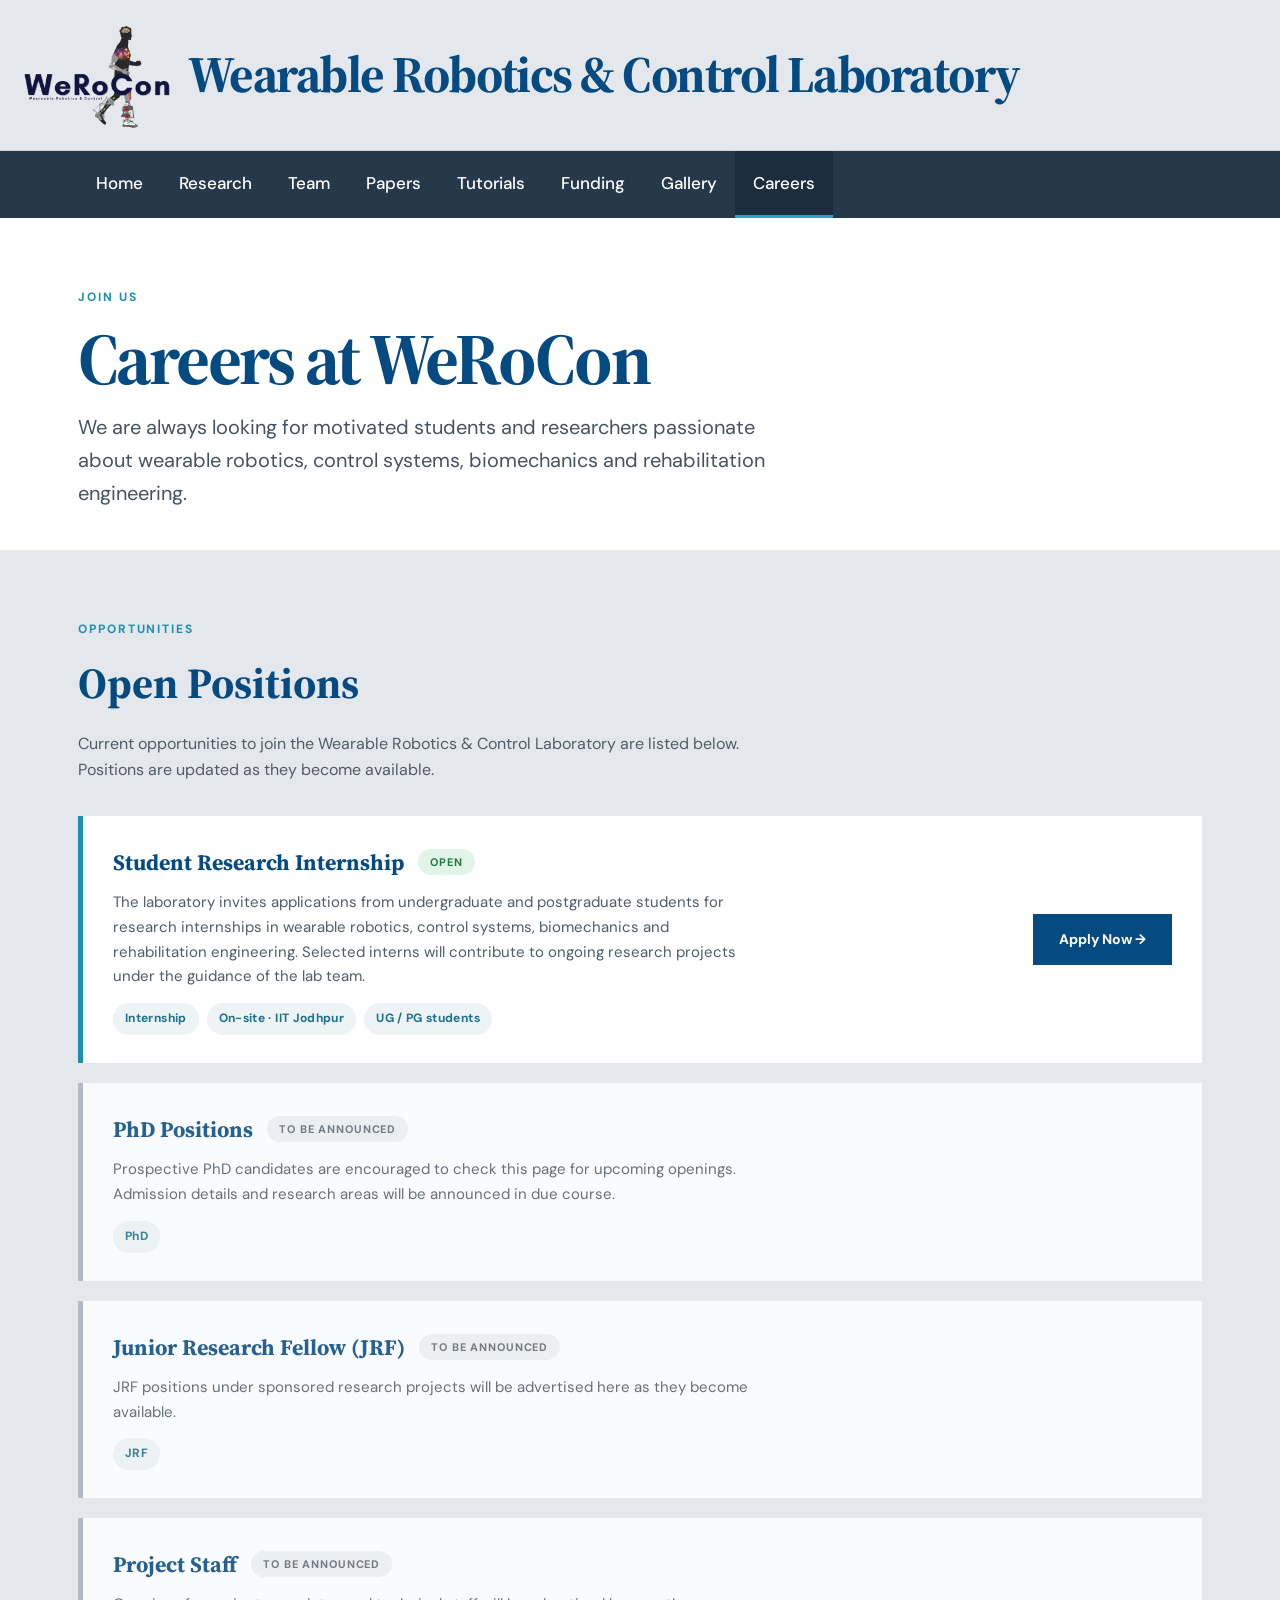
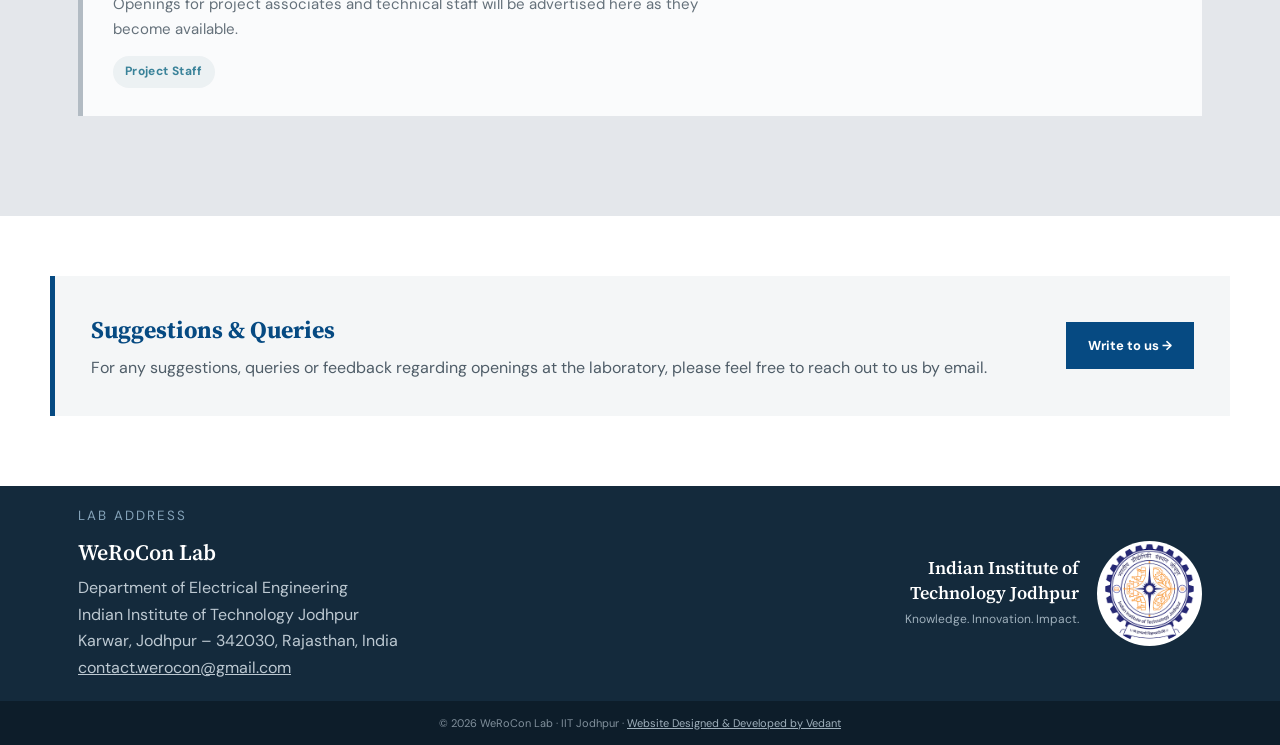
==== careers.html @ 1d211cd7 "Update and rename contact.html to careers.html" ====
<!doctype html><html lang="en"><head><meta charset="utf-8"><meta name="viewport" content="width=device-width,initial-scale=1"><title>Careers | WeRoCon Lab</title><link rel="preconnect" href="https://fonts.googleapis.com"><link rel="preconnect" href="https://fonts.gstatic.com" crossorigin><link href="https://fonts.googleapis.com/css2?family=DM+Sans:wght@400;500;600;700&family=Source+Serif+4:wght@600;700&display=swap" rel="stylesheet"><style>
:root{--blue:#064a82;--black:#111820;--light:#e6e9ed;--muted:#5d6975;--line:#d8dee4;--max:1180px}*{box-sizing:border-box}body{margin:0;color:var(--black);font:16px/1.65 'DM Sans',sans-serif;background:white}a{text-decoration:none;color:inherit}.wrap{max-width:var(--max);margin:auto;padding-left:28px;padding-right:28px}.mast{background:#e4e7eb;border-bottom:1px solid #cbd2d8}.mast .wrap{max-width:none;padding-left:0;padding-right:28px}.mastin{min-height:110px;display:flex;align-items:center;gap:14px}.title strong{display:block;color:var(--blue);font:700 clamp(22px,4vw,56px)/1.08 'Source Serif 4',serif;letter-spacing:-.03em;white-space:nowrap}.title span{color:#57636e;text-transform:uppercase;letter-spacing:.11em;font-size:12px}nav{background:#26394a;color:white;position:sticky;top:0;z-index:10}.navin{display:flex;flex-wrap:wrap}.navin a{padding:18px 18px;border-bottom:3px solid transparent;font-size:17px;font-weight:500}.navin a:hover,.navin a.active{background:#1c2d3d;border-bottom-color:#27a6bf}
h1,h2,h3{font-family:'Source Serif 4',serif}.eyebrow{color:#1c91ad;text-transform:uppercase;letter-spacing:.16em;font-weight:700;font-size:12px}
.page-hero{padding:70px 0 40px}

.page-hero h1{color:var(--blue);font-size:clamp(43px,6vw,73px);line-height:1.02;letter-spacing:-.035em;margin:13px 0 16px}
.page-hero .intro{max-width:720px;font-size:20px;color:#435362;margin:0}
.grid{display:grid;grid-template-columns:repeat(3,1fr);gap:26px;margin-top:-56px;position:relative;z-index:2;padding-bottom:70px}
.card{background:white;border-top:5px solid #1c91ad;box-shadow:0 18px 40px -22px rgba(6,74,130,.35);padding:30px 28px;transition:transform .25s ease,box-shadow .25s ease}
.card:hover{transform:translateY(-6px);box-shadow:0 24px 48px -20px rgba(6,74,130,.45)}
.card .icon{width:44px;height:44px;border-radius:50%;background:#e6f2f5;color:var(--blue);display:grid;place-items:center;font-weight:700;font-size:18px;margin-bottom:16px}
.card h2{color:var(--blue);font-size:20px;margin:0 0 12px}
.card p{color:#4f5d68;margin:0;font-size:15px;line-height:1.6}
.card a{color:var(--blue);font-weight:700;border-bottom:1px solid transparent}
.card a:hover{border-bottom-color:var(--blue)}
.chips{display:flex;flex-wrap:wrap;gap:8px}
.chip{font-size:12px;font-weight:700;letter-spacing:.03em;background:#eef3f5;color:#1c718b;padding:6px 12px;border-radius:16px}
.positions-band{background:#e4e7eb;padding-top:70px;padding-bottom:80px}
.pos-heading{color:var(--blue);font-size:43px;margin:8px 0 12px}
.pos-intro{color:#4f5d68;font-size:16px;max-width:680px;margin:0 0 32px}
.position{background:white;border-left:5px solid #1c91ad;padding:28px 30px;display:flex;align-items:center;justify-content:space-between;gap:34px;margin-bottom:20px;transition:transform .25s ease,box-shadow .25s ease}
.position:hover{transform:translateY(-4px);box-shadow:0 10px 24px rgba(17,24,32,.1)}
.position.closed{border-left-color:#aab4bd;opacity:.85}
.pos-top{display:flex;align-items:center;gap:14px;flex-wrap:wrap}
.position h3{color:var(--blue);font-size:22px;margin:0}
.status{font-size:11px;font-weight:700;letter-spacing:.08em;text-transform:uppercase;padding:4px 12px;border-radius:16px}
.status.open{background:#e1f4e7;color:#1e7d43}
.status.soon{background:#eef1f3;color:#5d6975}
.position p{color:#4f5d68;font-size:15px;margin:10px 0 14px;max-width:640px}
.apply{background:var(--blue);color:white;padding:14px 26px;font-weight:700;font-size:14px;white-space:nowrap;transition:background .15s ease}
.apply:hover{background:#0a5e9e}
@media(max-width:820px){.position{display:block}.apply{display:inline-block;margin-top:16px}.pos-heading{font-size:28px}}
.cta{padding:60px 0 70px}
.cta .box{background:#f4f6f7;border-left:5px solid var(--blue);padding:34px 36px;display:flex;align-items:center;justify-content:space-between;gap:30px;flex-wrap:wrap}
.cta .box h3{margin:0 0 6px;color:var(--blue);font-size:24px}
.cta .box p{margin:0;color:#4f5d68}
.cta .box a{background:var(--blue);color:white;padding:13px 22px;font-weight:700;font-size:13px;white-space:nowrap}
footer{background:#142a3c;color:#d5dce2}.footin{min-height:215px;display:grid;grid-template-columns:1fr auto;gap:60px;align-items:center}.address small{display:block;color:#84a2b8;text-transform:uppercase;letter-spacing:.15em;margin-bottom:10px}.address strong{display:block;color:white;font:600 22px 'Source Serif 4';margin-bottom:8px}.address p{margin:0;color:#bdc9d2}.iitj{display:flex;align-items:center;gap:18px;text-align:right}.iitj .official-logo{width:105px;height:105px;object-fit:contain;background:white;border-radius:50%;padding:3px}.iitj b{display:block;font:600 18px 'Source Serif 4';color:white}.iitj span{font-size:12px;color:#9fb0bc}.copyright{background:#0d1d2a;text-align:center;padding:13px;color:#81909c;font-size:11px}
.brand-logo{width:150px;height:auto;object-fit:contain}
@media(max-width:820px){.grid{grid-template-columns:1fr;margin-top:-40px}.footin{grid-template-columns:1fr;padding-top:50px;padding-bottom:50px}.iitj{justify-self:start;text-align:left}.cta .box{display:block}.cta .box a{display:inline-block;margin-top:18px}}
@media(max-width:540px){.mastin{min-height:90px}.brand-logo{width:120px}.title span{font-size:9px}.navin a{padding:12px 10px;font-size:13px}.title strong{white-space:normal}.page-hero{padding-top:50px}.iitj .official-logo{width:80px;height:80px}}
</style></head><body>
<header class="mast"><div class="mastin" style="padding-left:24px"><div style="display:flex;align-items:center;gap:14px"><img class="brand-logo" src="werocon-logo.png" alt="WeRoCon logo"><div class="title"><strong>Wearable Robotics &amp; Control Laboratory</strong></div></div></div></header>
<nav><div class="wrap navin"><a href="index.html">Home</a><a href="research.html">Research</a><a href="team.html">Team</a><a href="papers.html">Papers</a><a href="tutorials.html">Tutorials</a><a href="funding.html">Funding</a><a href="gallery.html">Gallery</a><a class="active" href="careers.html">Careers</a></div></nav>

<section class="page-hero"><div class="wrap"><div class="eyebrow">Join us</div><h1>Careers at WeRoCon</h1><p class="intro">We are always looking for motivated students and researchers passionate about wearable robotics, control systems, biomechanics and rehabilitation engineering.</p></div></section>

<main><section class="positions-band"><div class="wrap">
<div class="eyebrow">Opportunities</div>
<h2 class="pos-heading">Open Positions</h2>
<p class="pos-intro">Current opportunities to join the Wearable Robotics &amp; Control Laboratory are listed below. Positions are updated as they become available.</p>

<article class="position open">
<div class="pos-info">
<div class="pos-top"><h3>Student Research Internship</h3><span class="status open">Open</span></div>
<p>The laboratory invites applications from undergraduate and postgraduate students for research internships in wearable robotics, control systems, biomechanics and rehabilitation engineering. Selected interns will contribute to ongoing research projects under the guidance of the lab team.</p>
<div class="chips"><span class="chip">Internship</span><span class="chip">On-site · IIT Jodhpur</span><span class="chip">UG / PG students</span></div>
</div>
<a class="apply" href="https://docs.google.com/forms/d/e/1FAIpQLSfOe5AyKKf2rhv3PqYFEJIBmvdLpMB9YbJTljFWmfapCSjQMw/viewform?usp=header" target="_blank" rel="noreferrer">Apply Now →</a>
</article>

<article class="position closed">
<div class="pos-info">
<div class="pos-top"><h3>PhD Positions</h3><span class="status soon">To be announced</span></div>
<p>Prospective PhD candidates are encouraged to check this page for upcoming openings. Admission details and research areas will be announced in due course.</p>
<div class="chips"><span class="chip">PhD</span></div>
</div>
</article>

<article class="position closed">
<div class="pos-info">
<div class="pos-top"><h3>Junior Research Fellow (JRF)</h3><span class="status soon">To be announced</span></div>
<p>JRF positions under sponsored research projects will be advertised here as they become available.</p>
<div class="chips"><span class="chip">JRF</span></div>
</div>
</article>

<article class="position closed">
<div class="pos-info">
<div class="pos-top"><h3>Project Staff</h3><span class="status soon">To be announced</span></div>
<p>Openings for project associates and technical staff will be advertised here as they become available.</p>
<div class="chips"><span class="chip">Project Staff</span></div>
</div>
</article>

</div></section></main>

<section class="cta"><div class="wrap box"><div><h3>Suggestions &amp; Queries</h3><p>For any suggestions, queries or feedback regarding openings at the laboratory, please feel free to reach out to us by email.</p></div><a href="mailto:contact.werocon@gmail.com">Write to us →</a></div></section>

<footer><div class="wrap footin"><div class="address"><small>Lab address</small><strong>WeRoCon Lab</strong><p>Department of Electrical Engineering<br>Indian Institute of Technology Jodhpur<br>Karwar, Jodhpur – 342030, Rajasthan, India<br><a href="mailto:contact.werocon@gmail.com" style="color:#bdc9d2;text-decoration:underline">contact.werocon@gmail.com</a></p></div><div class="iitj"><div><b>Indian Institute of<br>Technology Jodhpur</b><span>Knowledge. Innovation. Impact.</span></div><img class="official-logo" src="iitj-logo.png" alt="Official IIT Jodhpur logo"></div></div><div class="copyright">© 2026 WeRoCon Lab · IIT Jodhpur · <a href="https://vedantxsh23.github.io/Portfolio_vedant/vedant-portfolio.html#projects" target="_blank" rel="noreferrer" style="color:#9fb0bc;text-decoration:underline">Website Designed &amp; Developed by Vedant</a></div></footer>
</body></html>
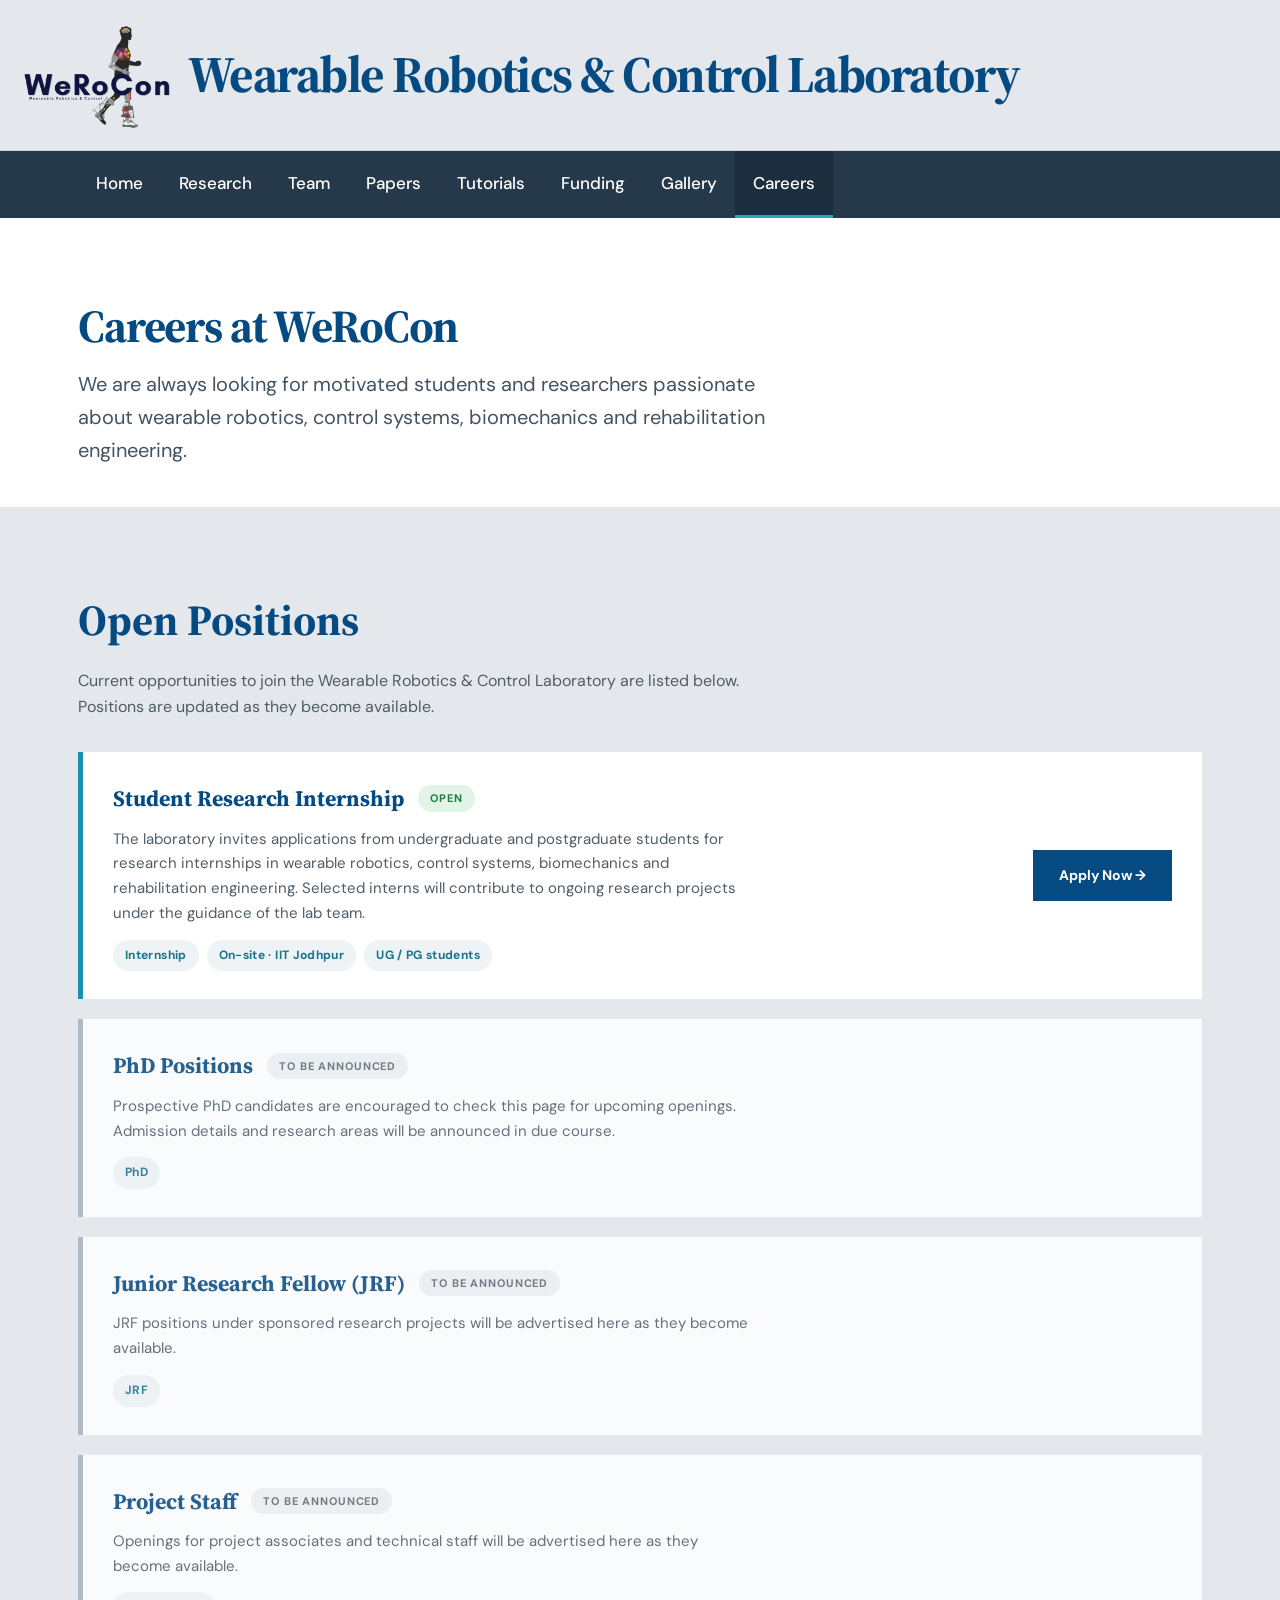
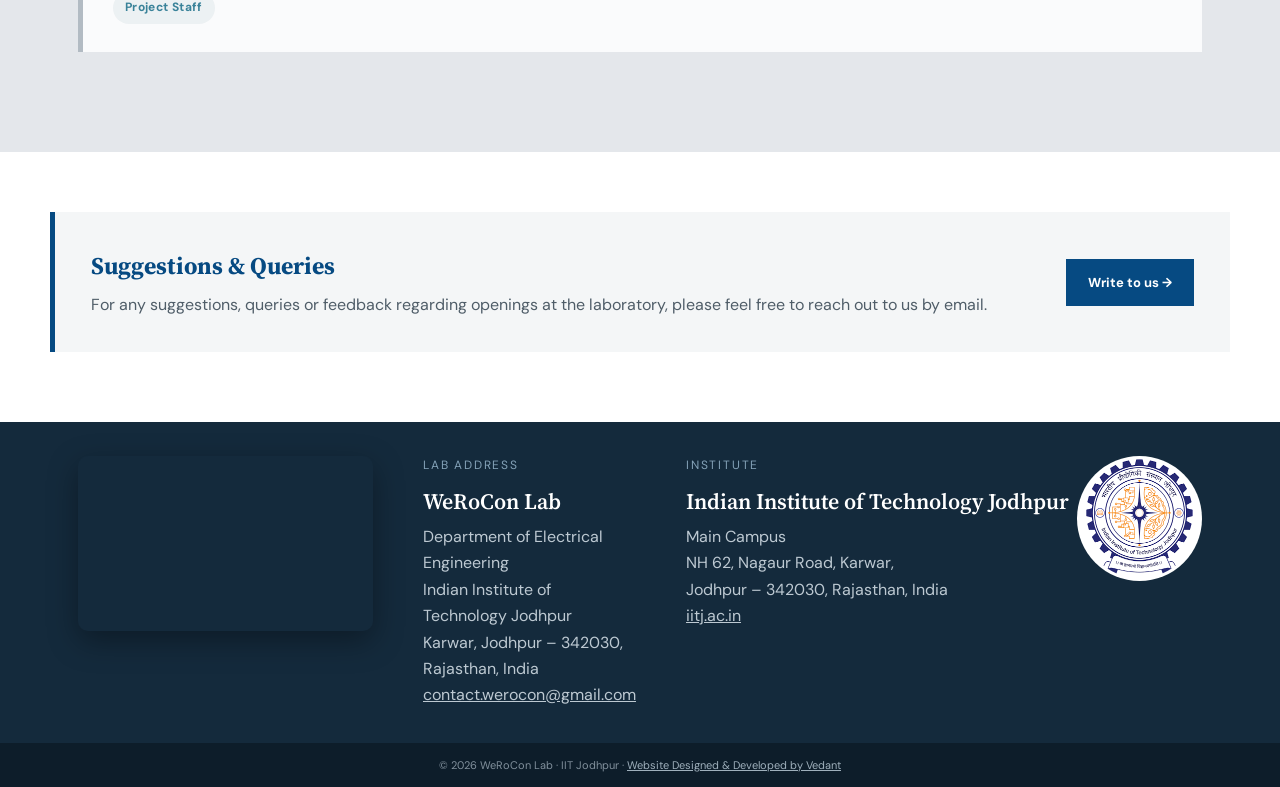
==== commit 50843155: "Update careers.html" ====
--- a/careers.html
+++ b/careers.html
@@ -3,7 +3,7 @@
 h1,h2,h3{font-family:'Source Serif 4',serif}.eyebrow{color:#1c91ad;text-transform:uppercase;letter-spacing:.16em;font-weight:700;font-size:12px}
 .page-hero{padding:70px 0 40px}
 
-.page-hero h1{color:var(--blue);font-size:clamp(43px,6vw,73px);line-height:1.02;letter-spacing:-.035em;margin:13px 0 16px}
+.page-hero h1{color:var(--blue);font-size:clamp(30px,4vw,46px);line-height:1.1;letter-spacing:-.025em;margin:13px 0 16px}
 .page-hero .intro{max-width:720px;font-size:20px;color:#435362;margin:0}
 .grid{display:grid;grid-template-columns:repeat(3,1fr);gap:26px;margin-top:-56px;position:relative;z-index:2;padding-bottom:70px}
 .card{background:white;border-top:5px solid #1c91ad;box-shadow:0 18px 40px -22px rgba(6,74,130,.35);padding:30px 28px;transition:transform .25s ease,box-shadow .25s ease}
@@ -35,18 +35,28 @@
 .cta .box h3{margin:0 0 6px;color:var(--blue);font-size:24px}
 .cta .box p{margin:0;color:#4f5d68}
 .cta .box a{background:var(--blue);color:white;padding:13px 22px;font-weight:700;font-size:13px;white-space:nowrap}
-footer{background:#142a3c;color:#d5dce2}.footin{min-height:215px;display:grid;grid-template-columns:1fr auto;gap:60px;align-items:center}.address small{display:block;color:#84a2b8;text-transform:uppercase;letter-spacing:.15em;margin-bottom:10px}.address strong{display:block;color:white;font:600 22px 'Source Serif 4';margin-bottom:8px}.address p{margin:0;color:#bdc9d2}.iitj{display:flex;align-items:center;gap:18px;text-align:right}.iitj .official-logo{width:105px;height:105px;object-fit:contain;background:white;border-radius:50%;padding:3px}.iitj b{display:block;font:600 18px 'Source Serif 4';color:white}.iitj span{font-size:12px;color:#9fb0bc}.copyright{background:#0d1d2a;text-align:center;padding:13px;color:#81909c;font-size:11px}
+footer{background:#142a3c;color:#d5dce2}
+.footin{min-height:215px;display:grid;grid-template-columns:auto 1fr auto;gap:50px;align-items:stretch;padding-top:34px;padding-bottom:34px}
+.address,.iitj>div{display:flex;flex-direction:column;justify-content:flex-start}
+.iitj{align-items:flex-start;display:flex;gap:8px}
+.lab-video{height:175px;width:auto;max-width:100%;border-radius:10px;display:block;box-shadow:0 10px 30px rgba(0,0,0,.35)}
+.address small,.iitj small{display:block;color:#84a2b8;text-transform:uppercase;letter-spacing:.15em;margin-bottom:10px;font-size:12px}
+.address strong{display:block;color:white;font:600 22px 'Source Serif 4';margin-bottom:8px}
+.address p{margin:0;color:#bdc9d2}
+.iitj b{display:block;font:600 22px 'Source Serif 4';color:white;margin-bottom:8px}
+.iitj span{font-size:16px;color:#bdc9d2;line-height:1.65}
+.iitj .official-logo{display:block;width:125px;height:125px;object-fit:contain;background:white;border-radius:50%;padding:3px}
+.copyright{background:#0d1d2a;text-align:center;padding:13px;color:#81909c;font-size:11px}
 .brand-logo{width:150px;height:auto;object-fit:contain}
-@media(max-width:820px){.grid{grid-template-columns:1fr;margin-top:-40px}.footin{grid-template-columns:1fr;padding-top:50px;padding-bottom:50px}.iitj{justify-self:start;text-align:left}.cta .box{display:block}.cta .box a{display:inline-block;margin-top:18px}}
-@media(max-width:540px){.mastin{min-height:90px}.brand-logo{width:120px}.title span{font-size:9px}.navin a{padding:12px 10px;font-size:13px}.title strong{white-space:normal}.page-hero{padding-top:50px}.iitj .official-logo{width:80px;height:80px}}
+@media(max-width:820px){.grid{grid-template-columns:1fr;margin-top:-40px}.footin{grid-template-columns:1fr;padding-top:50px;padding-bottom:50px}.lab-video{width:100%;max-width:420px}.iitj{justify-self:start;text-align:left}.cta .box{display:block}.cta .box a{display:inline-block;margin-top:18px}}
+@media(max-width:540px){.mastin{min-height:90px}.brand-logo{width:120px}.title strong{white-space:normal}.navin a{padding:12px 10px;font-size:13px}.page-hero{padding-top:50px}.iitj .official-logo{width:80px;height:80px}}
 </style></head><body>
 <header class="mast"><div class="mastin" style="padding-left:24px"><div style="display:flex;align-items:center;gap:14px"><img class="brand-logo" src="werocon-logo.png" alt="WeRoCon logo"><div class="title"><strong>Wearable Robotics &amp; Control Laboratory</strong></div></div></div></header>
 <nav><div class="wrap navin"><a href="index.html">Home</a><a href="research.html">Research</a><a href="team.html">Team</a><a href="papers.html">Papers</a><a href="tutorials.html">Tutorials</a><a href="funding.html">Funding</a><a href="gallery.html">Gallery</a><a class="active" href="careers.html">Careers</a></div></nav>
 
-<section class="page-hero"><div class="wrap"><div class="eyebrow">Join us</div><h1>Careers at WeRoCon</h1><p class="intro">We are always looking for motivated students and researchers passionate about wearable robotics, control systems, biomechanics and rehabilitation engineering.</p></div></section>
+<section class="page-hero"><div class="wrap"><h1>Careers at WeRoCon</h1><p class="intro">We are always looking for motivated students and researchers passionate about wearable robotics, control systems, biomechanics and rehabilitation engineering.</p></div></section>
 
 <main><section class="positions-band"><div class="wrap">
-<div class="eyebrow">Opportunities</div>
 <h2 class="pos-heading">Open Positions</h2>
 <p class="pos-intro">Current opportunities to join the Wearable Robotics &amp; Control Laboratory are listed below. Positions are updated as they become available.</p>
 
@@ -87,5 +97,5 @@
 
 <section class="cta"><div class="wrap box"><div><h3>Suggestions &amp; Queries</h3><p>For any suggestions, queries or feedback regarding openings at the laboratory, please feel free to reach out to us by email.</p></div><a href="mailto:contact.werocon@gmail.com">Write to us →</a></div></section>
 
-<footer><div class="wrap footin"><div class="address"><small>Lab address</small><strong>WeRoCon Lab</strong><p>Department of Electrical Engineering<br>Indian Institute of Technology Jodhpur<br>Karwar, Jodhpur – 342030, Rajasthan, India<br><a href="mailto:contact.werocon@gmail.com" style="color:#bdc9d2;text-decoration:underline">contact.werocon@gmail.com</a></p></div><div class="iitj"><div><b>Indian Institute of<br>Technology Jodhpur</b><span>Knowledge. Innovation. Impact.</span></div><img class="official-logo" src="iitj-logo.png" alt="Official IIT Jodhpur logo"></div></div><div class="copyright">© 2026 WeRoCon Lab · IIT Jodhpur · <a href="https://vedantxsh23.github.io/Portfolio_vedant/vedant-portfolio.html#projects" target="_blank" rel="noreferrer" style="color:#9fb0bc;text-decoration:underline">Website Designed &amp; Developed by Vedant</a></div></footer>
+<footer><div class="wrap footin"><video class="lab-video" src="werocon-video.mp4" autoplay muted loop playsinline></video><div class="address"><small>Lab address</small><strong>WeRoCon Lab</strong><p>Department of Electrical Engineering<br>Indian Institute of Technology Jodhpur<br>Karwar, Jodhpur – 342030, Rajasthan, India<br><a href="mailto:contact.werocon@gmail.com" style="color:#bdc9d2;text-decoration:underline">contact.werocon@gmail.com</a></p></div><div class="iitj"><div><small>Institute</small><b><a href="https://iitj.ac.in/" target="_blank" rel="noreferrer" style="color:white">Indian Institute of Technology Jodhpur</a></b><span>Main Campus<br>NH 62, Nagaur Road, Karwar,<br>Jodhpur – 342030, Rajasthan, India<br><a href="https://iitj.ac.in/" target="_blank" rel="noreferrer" style="color:#bdc9d2;text-decoration:underline">iitj.ac.in</a></span></div><a href="https://iitj.ac.in/" target="_blank" rel="noreferrer"><img class="official-logo" src="iitj-logo.png" alt="Official IIT Jodhpur logo"></a></div></div><div class="copyright">© 2026 WeRoCon Lab · IIT Jodhpur · <a href="https://vedantxsh23.github.io/Portfolio_vedant/vedant-portfolio.html#projects" target="_blank" rel="noreferrer" style="color:#9fb0bc;text-decoration:underline">Website Designed &amp; Developed by Vedant</a></div></footer>
 </body></html>
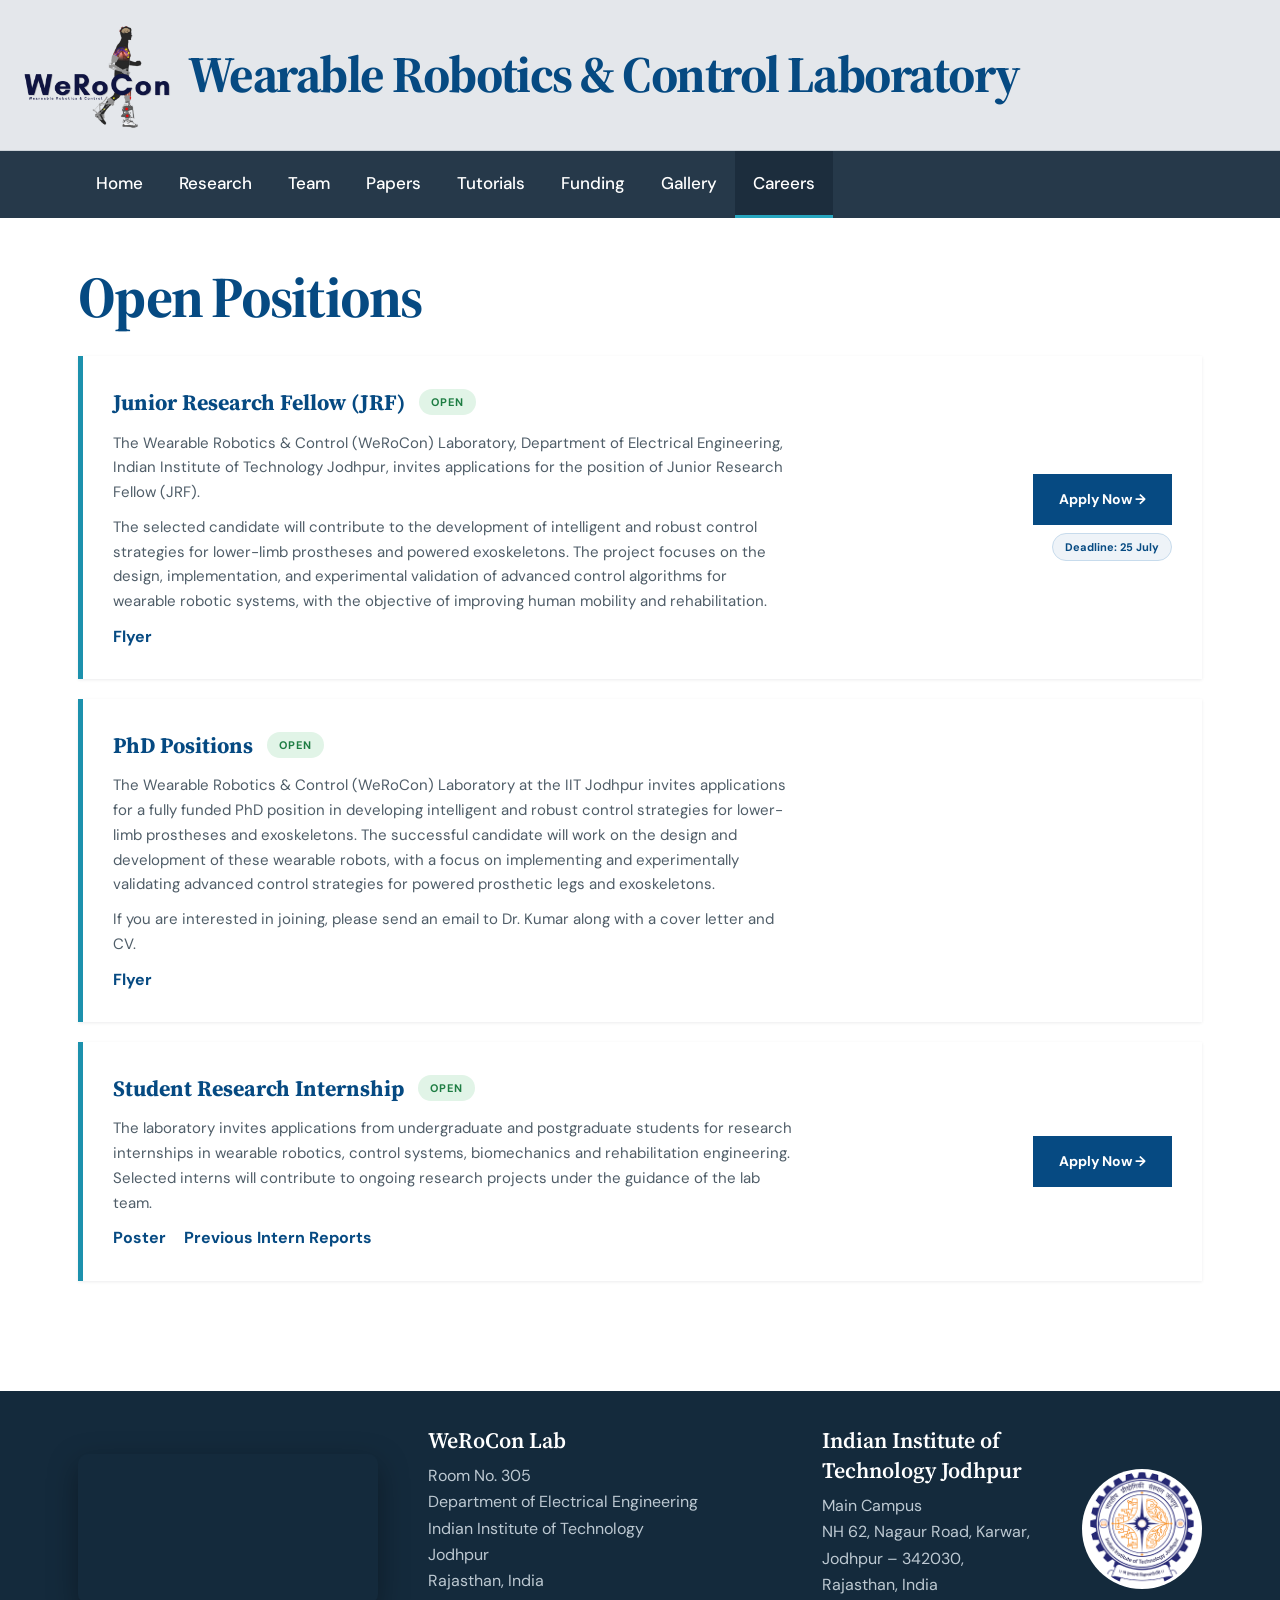
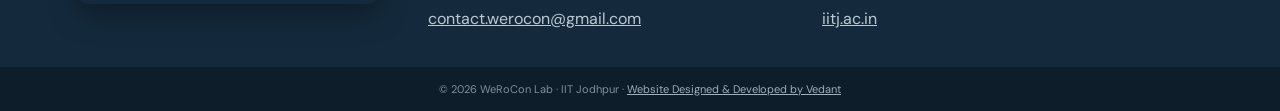
==== commit 3a356c86: "Update careers.html" ====
--- a/careers.html
+++ b/careers.html
@@ -1,101 +1,74 @@
 <!doctype html><html lang="en"><head><meta charset="utf-8"><meta name="viewport" content="width=device-width,initial-scale=1"><title>Careers | WeRoCon Lab</title><link rel="preconnect" href="https://fonts.googleapis.com"><link rel="preconnect" href="https://fonts.gstatic.com" crossorigin><link href="https://fonts.googleapis.com/css2?family=DM+Sans:wght@400;500;600;700&family=Source+Serif+4:wght@600;700&display=swap" rel="stylesheet"><style>
 :root{--blue:#064a82;--black:#111820;--light:#e6e9ed;--muted:#5d6975;--line:#d8dee4;--max:1180px}*{box-sizing:border-box}body{margin:0;color:var(--black);font:16px/1.65 'DM Sans',sans-serif;background:white}a{text-decoration:none;color:inherit}.wrap{max-width:var(--max);margin:auto;padding-left:28px;padding-right:28px}.mast{background:#e4e7eb;border-bottom:1px solid #cbd2d8}.mast .wrap{max-width:none;padding-left:0;padding-right:28px}.mastin{min-height:110px;display:flex;align-items:center;gap:14px}.title strong{display:block;color:var(--blue);font:700 clamp(22px,4vw,56px)/1.08 'Source Serif 4',serif;letter-spacing:-.03em;white-space:nowrap}.title span{color:#57636e;text-transform:uppercase;letter-spacing:.11em;font-size:12px}nav{background:#26394a;color:white;position:sticky;top:0;z-index:10}.navin{display:flex;flex-wrap:wrap}.navin a{padding:18px 18px;border-bottom:3px solid transparent;font-size:17px;font-weight:500}.navin a:hover,.navin a.active{background:#1c2d3d;border-bottom-color:#27a6bf}
 h1,h2,h3{font-family:'Source Serif 4',serif}.eyebrow{color:#1c91ad;text-transform:uppercase;letter-spacing:.16em;font-weight:700;font-size:12px}
-.page-hero{padding:70px 0 40px}
-
-.page-hero h1{color:var(--blue);font-size:clamp(30px,4vw,46px);line-height:1.1;letter-spacing:-.025em;margin:13px 0 16px}
-.page-hero .intro{max-width:720px;font-size:20px;color:#435362;margin:0}
-.grid{display:grid;grid-template-columns:repeat(3,1fr);gap:26px;margin-top:-56px;position:relative;z-index:2;padding-bottom:70px}
-.card{background:white;border-top:5px solid #1c91ad;box-shadow:0 18px 40px -22px rgba(6,74,130,.35);padding:30px 28px;transition:transform .25s ease,box-shadow .25s ease}
-.card:hover{transform:translateY(-6px);box-shadow:0 24px 48px -20px rgba(6,74,130,.45)}
-.card .icon{width:44px;height:44px;border-radius:50%;background:#e6f2f5;color:var(--blue);display:grid;place-items:center;font-weight:700;font-size:18px;margin-bottom:16px}
-.card h2{color:var(--blue);font-size:20px;margin:0 0 12px}
-.card p{color:#4f5d68;margin:0;font-size:15px;line-height:1.6}
-.card a{color:var(--blue);font-weight:700;border-bottom:1px solid transparent}
-.card a:hover{border-bottom-color:var(--blue)}
-.chips{display:flex;flex-wrap:wrap;gap:8px}
-.chip{font-size:12px;font-weight:700;letter-spacing:.03em;background:#eef3f5;color:#1c718b;padding:6px 12px;border-radius:16px}
-.positions-band{background:#e4e7eb;padding-top:70px;padding-bottom:80px}
-.pos-heading{color:var(--blue);font-size:43px;margin:8px 0 12px}
-.pos-intro{color:#4f5d68;font-size:16px;max-width:680px;margin:0 0 32px}
-.position{background:white;border-left:5px solid #1c91ad;padding:28px 30px;display:flex;align-items:center;justify-content:space-between;gap:34px;margin-bottom:20px;transition:transform .25s ease,box-shadow .25s ease}
+.brand-logo{width:150px;height:auto;object-fit:contain}
+main{max-width:var(--max);margin:auto;padding:36px 28px 90px}
+.pos-heading{color:var(--blue);font-size:clamp(38px,5.5vw,58px);line-height:1.02;letter-spacing:-.03em;margin:13px 0 30px}
+.position{background:white;border-left:5px solid #1c91ad;padding:28px 30px;display:flex;align-items:center;justify-content:space-between;gap:34px;margin-bottom:20px;box-shadow:0 1px 3px rgba(17,24,32,.08);transition:transform .25s ease,box-shadow .25s ease}
 .position:hover{transform:translateY(-4px);box-shadow:0 10px 24px rgba(17,24,32,.1)}
-.position.closed{border-left-color:#aab4bd;opacity:.85}
 .pos-top{display:flex;align-items:center;gap:14px;flex-wrap:wrap}
 .position h3{color:var(--blue);font-size:22px;margin:0}
 .status{font-size:11px;font-weight:700;letter-spacing:.08em;text-transform:uppercase;padding:4px 12px;border-radius:16px}
 .status.open{background:#e1f4e7;color:#1e7d43}
-.status.soon{background:#eef1f3;color:#5d6975}
-.position p{color:#4f5d68;font-size:15px;margin:10px 0 14px;max-width:640px}
-.apply{background:var(--blue);color:white;padding:14px 26px;font-weight:700;font-size:14px;white-space:nowrap;transition:background .15s ease}
+.position p{color:#4f5d68;font-size:15px;margin:10px 0 10px;max-width:680px}
+.pos-links{display:flex;flex-wrap:wrap;gap:18px;margin-top:6px;align-items:center}
+.apply{background:var(--blue);color:white;padding:14px 26px;font-weight:700;font-size:14px;white-space:nowrap;transition:background .15s ease;display:inline-block}
 .apply:hover{background:#0a5e9e}
-@media(max-width:820px){.position{display:block}.apply{display:inline-block;margin-top:16px}.pos-heading{font-size:28px}}
-.cta{padding:60px 0 70px}
-.cta .box{background:#f4f6f7;border-left:5px solid var(--blue);padding:34px 36px;display:flex;align-items:center;justify-content:space-between;gap:30px;flex-wrap:wrap}
-.cta .box h3{margin:0 0 6px;color:var(--blue);font-size:24px}
-.cta .box p{margin:0;color:#4f5d68}
-.cta .box a{background:var(--blue);color:white;padding:13px 22px;font-weight:700;font-size:13px;white-space:nowrap}
+.pos-links a.link{color:var(--blue);font-weight:700;border-bottom:1px solid transparent}
+.pos-links a.link:hover{border-bottom-color:var(--blue)}
+.apply-col{display:flex;flex-direction:column;align-items:flex-end;gap:8px}
+.deadline-small{font-size:11px;color:var(--blue);font-weight:700;background:#eef3f8;border:1px solid #c7dbec;border-radius:16px;padding:4px 12px}
+@media(max-width:820px){.position{display:block}.apply-col{align-items:flex-start;margin-top:16px}.pos-heading{font-size:28px}}
 footer{background:#142a3c;color:#d5dce2}
-.footin{min-height:215px;display:grid;grid-template-columns:auto 1fr auto;gap:50px;align-items:stretch;padding-top:34px;padding-bottom:34px}
-.address,.iitj>div{display:flex;flex-direction:column;justify-content:flex-start}
-.iitj{align-items:flex-start;display:flex;gap:8px}
-.lab-video{height:175px;width:auto;max-width:100%;border-radius:10px;display:block;box-shadow:0 10px 30px rgba(0,0,0,.35)}
+.footin{display:grid;grid-template-columns:auto 1fr auto;gap:50px;align-items:stretch;padding-top:26px;padding-bottom:26px}.lab-video{align-self:center}
+.foot-link{display:inline-block;margin-top:8px}.address{display:flex;flex-direction:column;justify-content:space-between}.iitj .foot-body{display:flex;flex-direction:column;justify-content:space-between;flex:1}
+.iitj{max-width:380px}
+.lab-video{height:150px;width:auto;max-width:100%;border-radius:10px;display:block;box-shadow:0 10px 30px rgba(0,0,0,.35)}
 .address small,.iitj small{display:block;color:#84a2b8;text-transform:uppercase;letter-spacing:.15em;margin-bottom:10px;font-size:12px}
 .address strong{display:block;color:white;font:600 22px 'Source Serif 4';margin-bottom:8px}
 .address p{margin:0;color:#bdc9d2}
 .iitj b{display:block;font:600 22px 'Source Serif 4';color:white;margin-bottom:8px}
 .iitj span{font-size:16px;color:#bdc9d2;line-height:1.65}
-.iitj .official-logo{display:block;width:125px;height:125px;object-fit:contain;background:white;border-radius:50%;padding:3px}
+.iitj .official-logo{display:block;flex-shrink:0;width:120px;height:120px;object-fit:contain;background:white;border-radius:50%;padding:3px;margin-top:44px}
 .copyright{background:#0d1d2a;text-align:center;padding:13px;color:#81909c;font-size:11px}
-.brand-logo{width:150px;height:auto;object-fit:contain}
-@media(max-width:820px){.grid{grid-template-columns:1fr;margin-top:-40px}.footin{grid-template-columns:1fr;padding-top:50px;padding-bottom:50px}.lab-video{width:100%;max-width:420px}.iitj{justify-self:start;text-align:left}.cta .box{display:block}.cta .box a{display:inline-block;margin-top:18px}}
-@media(max-width:540px){.mastin{min-height:90px}.brand-logo{width:120px}.title strong{white-space:normal}.navin a{padding:12px 10px;font-size:13px}.page-hero{padding-top:50px}.iitj .official-logo{width:80px;height:80px}}
+@media(max-width:820px){.footin{grid-template-columns:1fr;padding-top:50px;padding-bottom:50px}.lab-video{height:auto;width:100%;max-width:420px}.iitj{justify-self:start;text-align:left}}
+@media(max-width:540px){.mastin{min-height:90px}.brand-logo{width:120px}.title strong{white-space:normal}.navin a{padding:12px 10px;font-size:13px}main{padding-top:30px}.iitj .official-logo{width:80px;height:80px}}
 </style></head><body>
 <header class="mast"><div class="mastin" style="padding-left:24px"><div style="display:flex;align-items:center;gap:14px"><img class="brand-logo" src="werocon-logo.png" alt="WeRoCon logo"><div class="title"><strong>Wearable Robotics &amp; Control Laboratory</strong></div></div></div></header>
 <nav><div class="wrap navin"><a href="index.html">Home</a><a href="research.html">Research</a><a href="team.html">Team</a><a href="papers.html">Papers</a><a href="tutorials.html">Tutorials</a><a href="funding.html">Funding</a><a href="gallery.html">Gallery</a><a class="active" href="careers.html">Careers</a></div></nav>
 
-<section class="page-hero"><div class="wrap"><h1>Careers at WeRoCon</h1><p class="intro">We are always looking for motivated students and researchers passionate about wearable robotics, control systems, biomechanics and rehabilitation engineering.</p></div></section>
+<main>
+<h1 class="pos-heading">Open Positions</h1>
 
-<main><section class="positions-band"><div class="wrap">
-<h2 class="pos-heading">Open Positions</h2>
-<p class="pos-intro">Current opportunities to join the Wearable Robotics &amp; Control Laboratory are listed below. Positions are updated as they become available.</p>
+<article class="position">
+<div class="pos-info">
+<div class="pos-top"><h3>Junior Research Fellow (JRF)</h3><span class="status open">Open</span></div>
+<p>The Wearable Robotics &amp; Control (WeRoCon) Laboratory, Department of Electrical Engineering, Indian Institute of Technology Jodhpur, invites applications for the position of Junior Research Fellow (JRF).</p>
+<p>The selected candidate will contribute to the development of intelligent and robust control strategies for lower-limb prostheses and powered exoskeletons. The project focuses on the design, implementation, and experimental validation of advanced control algorithms for wearable robotic systems, with the objective of improving human mobility and rehabilitation.</p>
+<div class="pos-links"><a class="link" href="https://www.claudeusercontent.com/jrf-flyer.pdf" target="_blank" rel="noreferrer">Flyer</a></div>
+</div>
+<div class="apply-col"><a class="apply" href="https://forms.gle/Wb7YhzgsGLE6CTfZA" target="_blank" rel="noreferrer">Apply Now →</a><span class="deadline-small">Deadline: 25 July</span></div>
+</article>
 
-<article class="position open">
+<article class="position">
+<div class="pos-info">
+<div class="pos-top"><h3>PhD Positions</h3><span class="status open">Open</span></div>
+<p>The Wearable Robotics &amp; Control (WeRoCon) Laboratory at the IIT Jodhpur invites applications for a fully funded PhD position in developing intelligent and robust control strategies for lower-limb prostheses and exoskeletons. The successful candidate will work on the design and development of these wearable robots, with a focus on implementing and experimentally validating advanced control strategies for powered prosthetic legs and exoskeletons.</p>
+<p>If you are interested in joining, please send an email to Dr. Kumar along with a cover letter and CV.</p>
+<div class="pos-links"><a class="link" href="phd1.pdf" target="_blank" rel="noreferrer">Flyer</a></div>
+</div>
+</article>
+
+<article class="position">
 <div class="pos-info">
 <div class="pos-top"><h3>Student Research Internship</h3><span class="status open">Open</span></div>
 <p>The laboratory invites applications from undergraduate and postgraduate students for research internships in wearable robotics, control systems, biomechanics and rehabilitation engineering. Selected interns will contribute to ongoing research projects under the guidance of the lab team.</p>
-<div class="chips"><span class="chip">Internship</span><span class="chip">On-site · IIT Jodhpur</span><span class="chip">UG / PG students</span></div>
+<div class="pos-links"><a class="link" href="intern-poster.pdf" target="_blank" rel="noreferrer">Poster</a><a class="link" href="intern-reports.pdf" target="_blank" rel="noreferrer">Previous Intern Reports</a></div>
 </div>
 <a class="apply" href="https://docs.google.com/forms/d/e/1FAIpQLSfOe5AyKKf2rhv3PqYFEJIBmvdLpMB9YbJTljFWmfapCSjQMw/viewform?usp=header" target="_blank" rel="noreferrer">Apply Now →</a>
 </article>
 
-<article class="position closed">
-<div class="pos-info">
-<div class="pos-top"><h3>PhD Positions</h3><span class="status soon">To be announced</span></div>
-<p>Prospective PhD candidates are encouraged to check this page for upcoming openings. Admission details and research areas will be announced in due course.</p>
-<div class="chips"><span class="chip">PhD</span></div>
-</div>
-</article>
+</main>
 
-<article class="position closed">
-<div class="pos-info">
-<div class="pos-top"><h3>Junior Research Fellow (JRF)</h3><span class="status soon">To be announced</span></div>
-<p>JRF positions under sponsored research projects will be advertised here as they become available.</p>
-<div class="chips"><span class="chip">JRF</span></div>
-</div>
-</article>
-
-<article class="position closed">
-<div class="pos-info">
-<div class="pos-top"><h3>Project Staff</h3><span class="status soon">To be announced</span></div>
-<p>Openings for project associates and technical staff will be advertised here as they become available.</p>
-<div class="chips"><span class="chip">Project Staff</span></div>
-</div>
-</article>
-
-</div></section></main>
-
-<section class="cta"><div class="wrap box"><div><h3>Suggestions &amp; Queries</h3><p>For any suggestions, queries or feedback regarding openings at the laboratory, please feel free to reach out to us by email.</p></div><a href="mailto:contact.werocon@gmail.com">Write to us →</a></div></section>
-
-<footer><div class="wrap footin"><video class="lab-video" src="werocon-video.mp4" autoplay muted loop playsinline></video><div class="address"><small>Lab address</small><strong>WeRoCon Lab</strong><p>Department of Electrical Engineering<br>Indian Institute of Technology Jodhpur<br>Karwar, Jodhpur – 342030, Rajasthan, India<br><a href="mailto:contact.werocon@gmail.com" style="color:#bdc9d2;text-decoration:underline">contact.werocon@gmail.com</a></p></div><div class="iitj"><div><small>Institute</small><b><a href="https://iitj.ac.in/" target="_blank" rel="noreferrer" style="color:white">Indian Institute of Technology Jodhpur</a></b><span>Main Campus<br>NH 62, Nagaur Road, Karwar,<br>Jodhpur – 342030, Rajasthan, India<br><a href="https://iitj.ac.in/" target="_blank" rel="noreferrer" style="color:#bdc9d2;text-decoration:underline">iitj.ac.in</a></span></div><a href="https://iitj.ac.in/" target="_blank" rel="noreferrer"><img class="official-logo" src="iitj-logo.png" alt="Official IIT Jodhpur logo"></a></div></div><div class="copyright">© 2026 WeRoCon Lab · IIT Jodhpur · <a href="https://vedantxsh23.github.io/Portfolio_vedant/vedant-portfolio.html#projects" target="_blank" rel="noreferrer" style="color:#9fb0bc;text-decoration:underline">Website Designed &amp; Developed by Vedant</a></div></footer>
+<footer><div class="wrap footin" style="grid-template-columns:auto 1fr auto;gap:50px;padding-top:34px;padding-bottom:34px"><video class="lab-video" src="werocon-video.mp4" autoplay muted loop playsinline></video><div class="address"><div class="foot-body"><strong>WeRoCon Lab</strong><p>Room No. 305<br>Department of Electrical Engineering<br>Indian Institute of Technology<br>Jodhpur<br>Rajasthan, India</p></div><a class="foot-link" href="mailto:contact.werocon@gmail.com" style="color:#bdc9d2;text-decoration:underline">contact.werocon@gmail.com</a></div><div class="iitj" style="display:flex;align-items:stretch;gap:16px;text-align:left;flex-direction:row-reverse"><a href="https://www.iitj.ac.in/" target="_blank" rel="noreferrer" style="align-self:flex-start"><img class="official-logo" src="iitj-logo.png" alt="Official IIT Jodhpur logo"></a><div class="foot-body"><b>Indian Institute of Technology Jodhpur</b><span style="font-size:16px;color:#bdc9d2;line-height:1.65;display:block">Main Campus<br>NH 62, Nagaur Road, Karwar,<br>Jodhpur – 342030,<br>Rajasthan, India</span><a class="foot-link" href="https://www.iitj.ac.in/" target="_blank" rel="noreferrer" style="color:#bdc9d2;text-decoration:underline">iitj.ac.in</a></div></div></div><div class="copyright">© 2026 WeRoCon Lab · IIT Jodhpur · <a href="https://vedantxsh23.github.io/Portfolio_vedant/vedant-portfolio.html#projects" target="_blank" rel="noreferrer" style="color:#9fb0bc;text-decoration:underline">Website Designed &amp; Developed by Vedant</a></div></footer>
 </body></html>
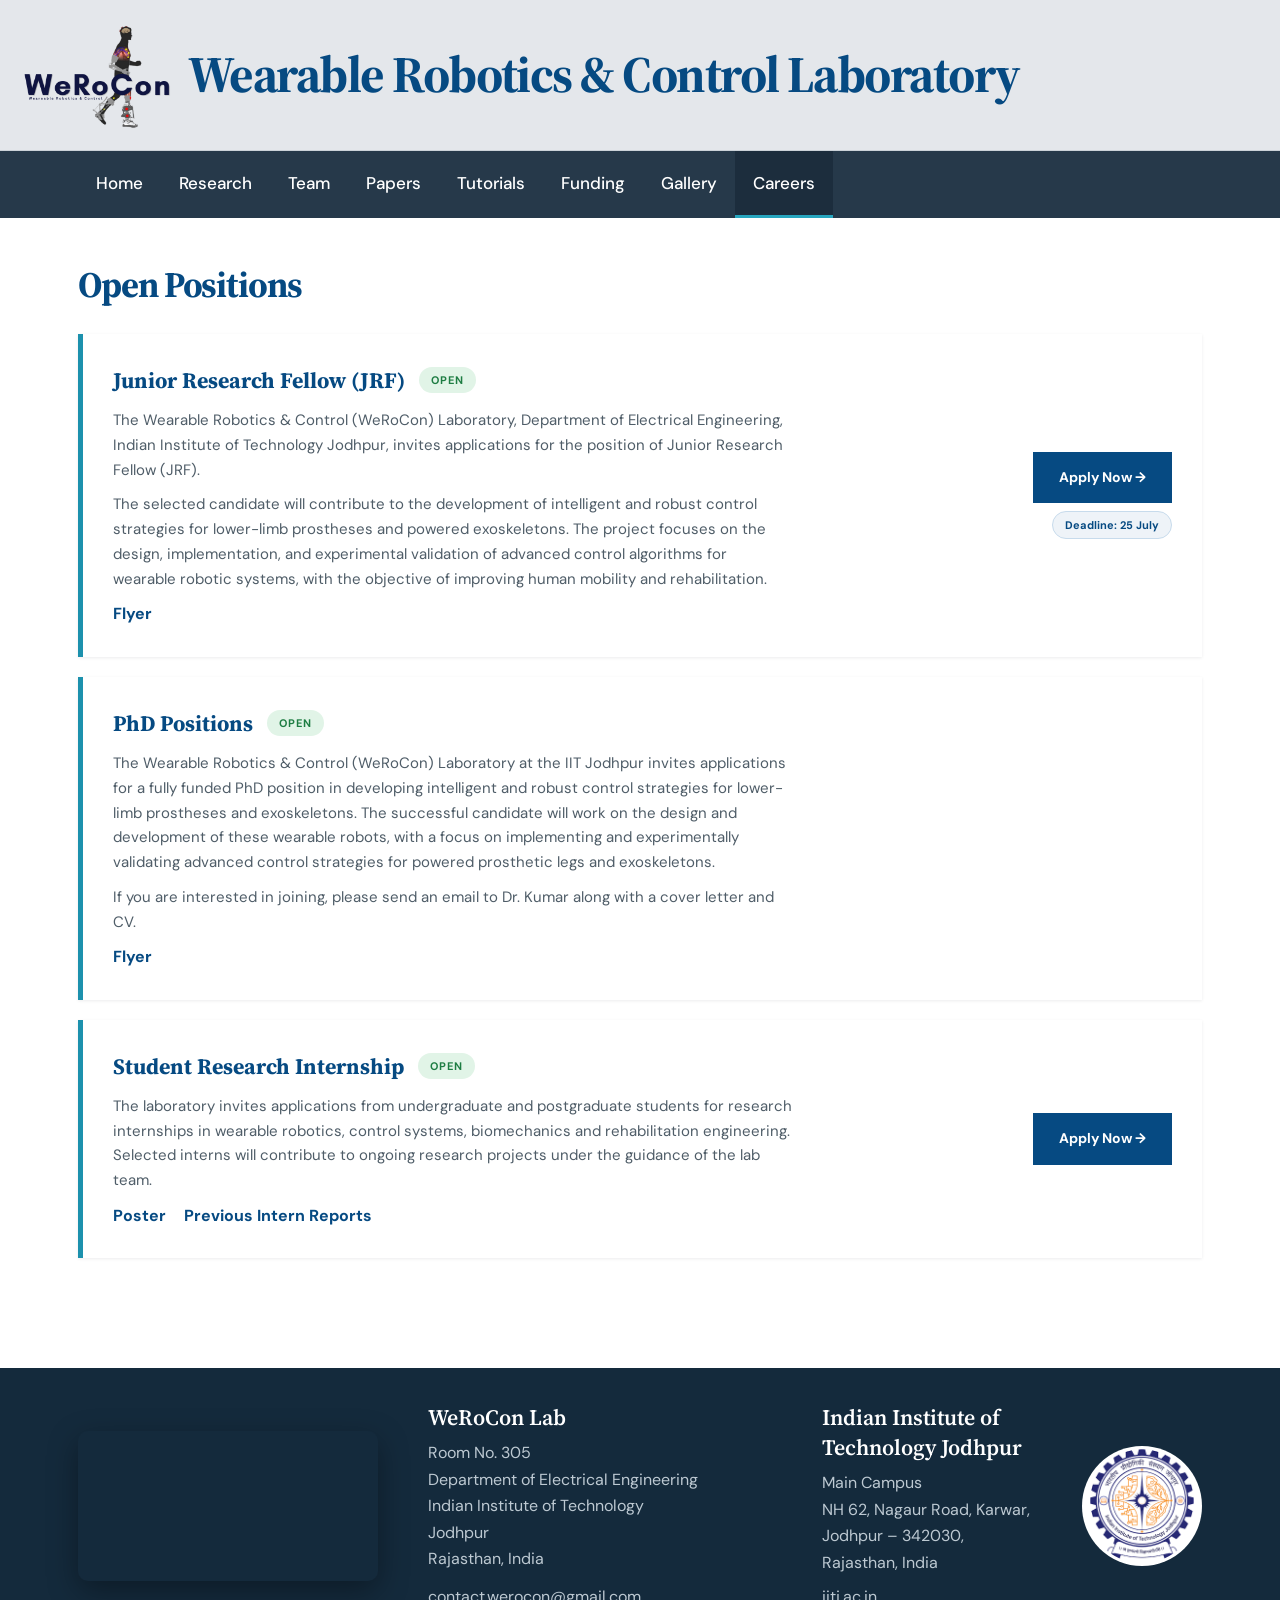
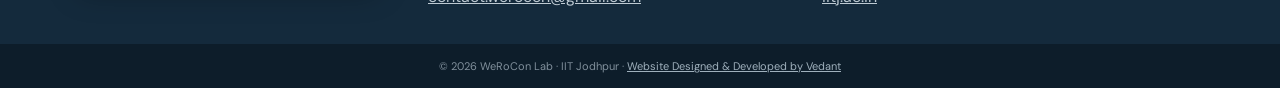
==== commit aa6ec1dc: "Adjust position heading font size in careers.html" ====
--- a/careers.html
+++ b/careers.html
@@ -3,7 +3,7 @@
 h1,h2,h3{font-family:'Source Serif 4',serif}.eyebrow{color:#1c91ad;text-transform:uppercase;letter-spacing:.16em;font-weight:700;font-size:12px}
 .brand-logo{width:150px;height:auto;object-fit:contain}
 main{max-width:var(--max);margin:auto;padding:36px 28px 90px}
-.pos-heading{color:var(--blue);font-size:clamp(38px,5.5vw,58px);line-height:1.02;letter-spacing:-.03em;margin:13px 0 30px}
+.pos-heading{color:var(--blue);font-size:36px;line-height:1.02;letter-spacing:-.03em;margin:13px 0 30px}
 .position{background:white;border-left:5px solid #1c91ad;padding:28px 30px;display:flex;align-items:center;justify-content:space-between;gap:34px;margin-bottom:20px;box-shadow:0 1px 3px rgba(17,24,32,.08);transition:transform .25s ease,box-shadow .25s ease}
 .position:hover{transform:translateY(-4px);box-shadow:0 10px 24px rgba(17,24,32,.1)}
 .pos-top{display:flex;align-items:center;gap:14px;flex-wrap:wrap}
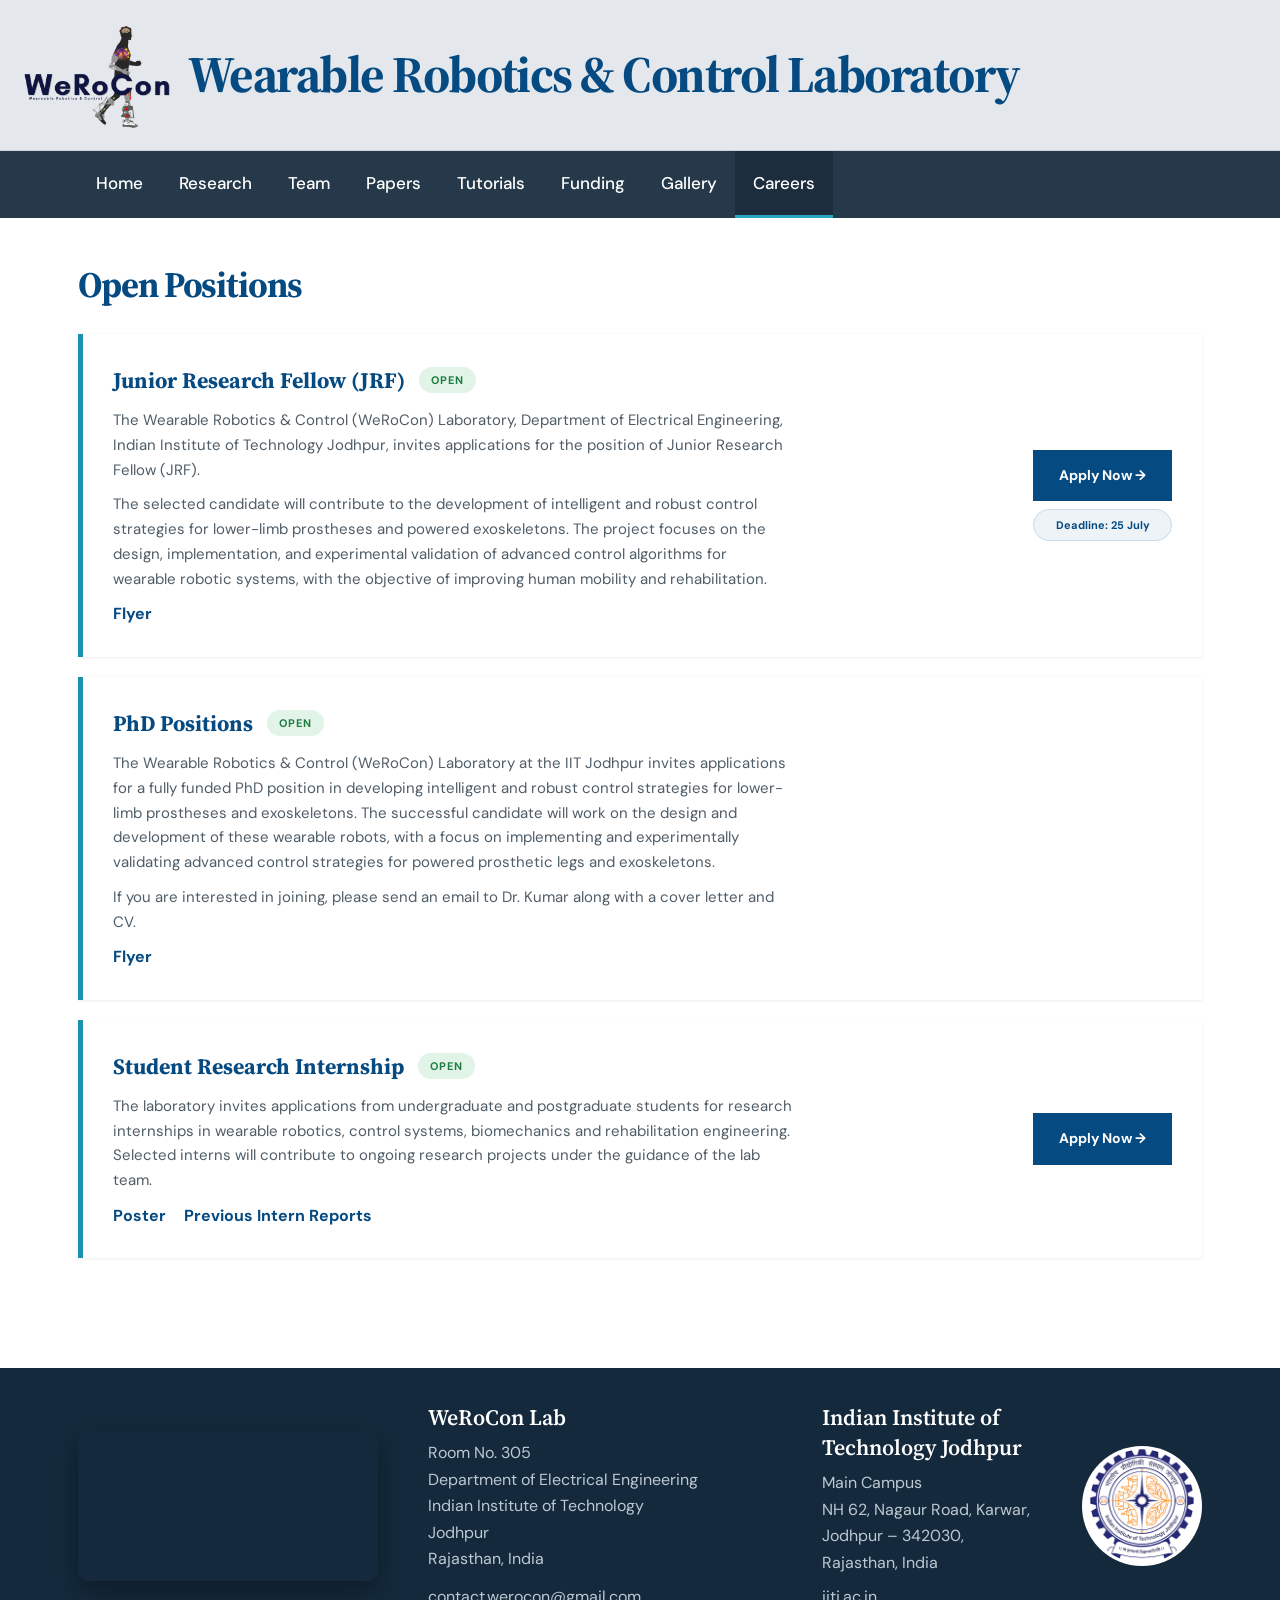
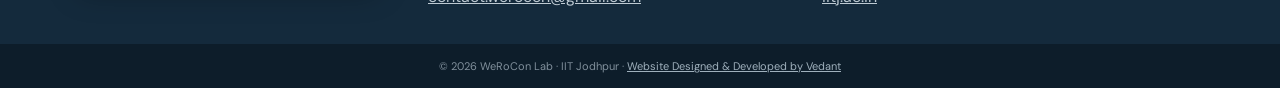
==== commit 093251a3: "Refactor styles for apply button and deadline section Updated styles for apply button and deadline d" ====
--- a/careers.html
+++ b/careers.html
@@ -12,12 +12,12 @@
 .status.open{background:#e1f4e7;color:#1e7d43}
 .position p{color:#4f5d68;font-size:15px;margin:10px 0 10px;max-width:680px}
 .pos-links{display:flex;flex-wrap:wrap;gap:18px;margin-top:6px;align-items:center}
-.apply{background:var(--blue);color:white;padding:14px 26px;font-weight:700;font-size:14px;white-space:nowrap;transition:background .15s ease;display:inline-block}
 .apply:hover{background:#0a5e9e}
 .pos-links a.link{color:var(--blue);font-weight:700;border-bottom:1px solid transparent}
 .pos-links a.link:hover{border-bottom-color:var(--blue)}
-.apply-col{display:flex;flex-direction:column;align-items:flex-end;gap:8px}
-.deadline-small{font-size:11px;color:var(--blue);font-weight:700;background:#eef3f8;border:1px solid #c7dbec;border-radius:16px;padding:4px 12px}
+.apply-col{display:flex;flex-direction:column;align-items:stretch;gap:8px}
+.apply{background:var(--blue);color:white;padding:14px 26px;font-weight:700;font-size:14px;white-space:nowrap;transition:background .15s ease;display:inline-block;text-align:center}
+.deadline-small{font-size:11px;color:var(--blue);font-weight:700;background:#eef3f8;border:1px solid #c7dbec;border-radius:16px;padding:6px 12px;text-align:center}
 @media(max-width:820px){.position{display:block}.apply-col{align-items:flex-start;margin-top:16px}.pos-heading{font-size:28px}}
 footer{background:#142a3c;color:#d5dce2}
 .footin{display:grid;grid-template-columns:auto 1fr auto;gap:50px;align-items:stretch;padding-top:26px;padding-bottom:26px}.lab-video{align-self:center}
